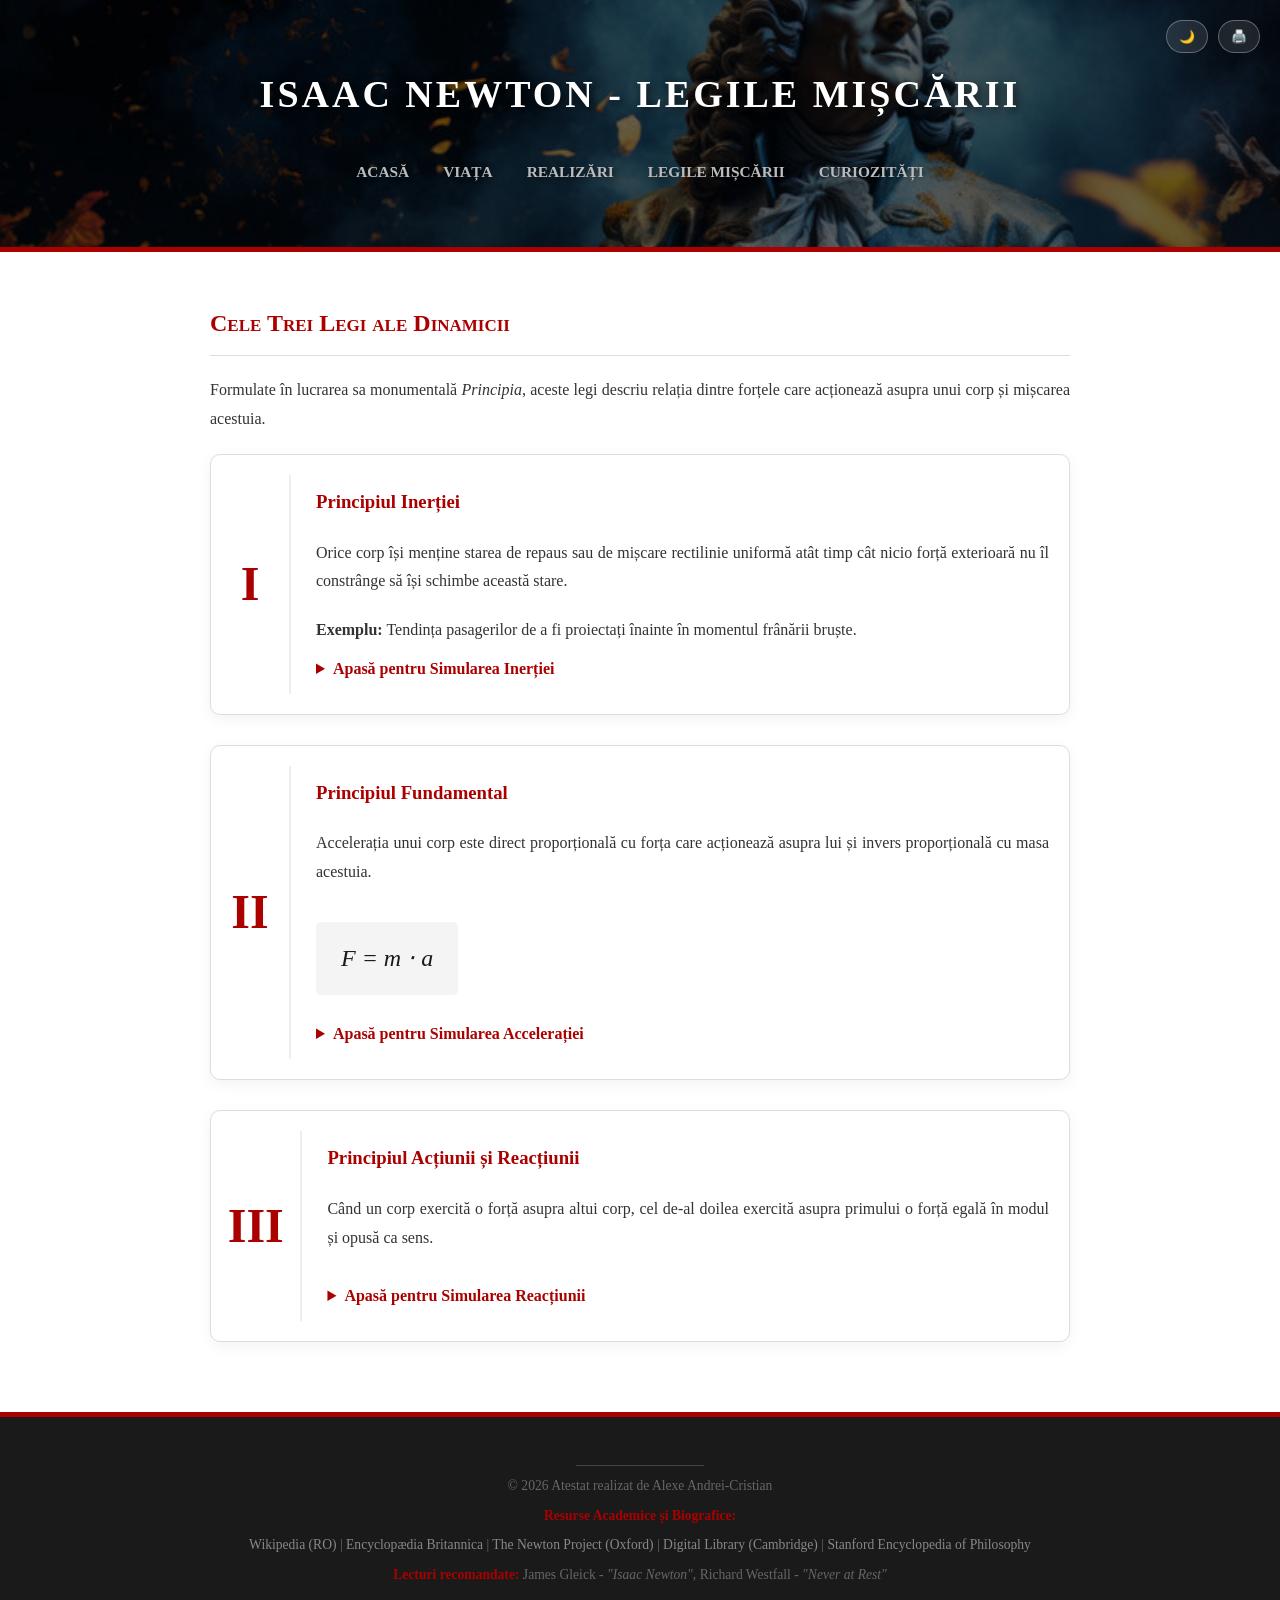
==== legi.html @ e325e5d7 "Initial commit - add website files" ====
<!DOCTYPE html>
<html lang="ro">
    <head>
        <meta charset="UTF-8">
        <meta name="viewport" content="width=device-width, initial-scale=1.0">
        <title>Isaac Newton - Legile Mișcării</title>
        <link rel="icon" type="image/png" href="imgs/favicon.png">
        <link rel="stylesheet" href="css/style.css">
        <link rel="stylesheet" href="css/style-legi.css">
    </head>

    <body>
        <header id="main-header"></header>

        <main>
            <h2>Cele Trei Legi ale Dinamicii</h2>
            <p>Formulate în lucrarea sa monumentală <em>Principia</em>, aceste legi descriu relația dintre forțele care acționează asupra unui corp și mișcarea acestuia.</p>

            <div class="lege-card">
                <div class="lege-numar">I</div>
                <div class="lege-continut">
                    <h3>Principiul Inerției</h3>
                    <p>Orice corp își menține starea de repaus sau de mișcare rectilinie uniformă atât timp cât nicio forță exterioară nu îl constrânge să își schimbe această stare.</p>
                    <span class="lege-exemplu"><strong>Exemplu:</strong> Tendința pasagerilor de a fi proiectați înainte în momentul frânării bruște.</span>
                    
                    <details class="simulare-container">
                        <summary>Apasă pentru Simularea Inerției</summary>
                        <div class="simulare-box s1">
                            <div class="date-live">v = 20 m/s (ct.) | ΣF = 0</div>
                            <div class="obiect bila-inerție"></div>
                            <p class="sim-hint">Fără frecare, viteza rămâne constantă la infinit.</p>
                        </div>
                    </details>
                </div>
            </div>

            <div class="lege-card">
                <div class="lege-numar">II</div>
                <div class="lege-continut">
                    <h3>Principiul Fundamental</h3>
                    <p>Accelerația unui corp este direct proporțională cu forța care acționează asupra lui și invers proporțională cu masa acestuia.</p>
                    <div class="formula-matematica">F = m &sdot; a</div>
                    
                    <details class="simulare-container">
                        <summary>Apasă pentru Simularea Accelerației</summary>
                        <div class="simulare-box s2">
                            <div class="date-live">
                                a = 5 m/s² | v = <span class="v-dinamic">0</span> m/s
                            </div>
                            <div class="obiect bila-accelerata"></div>
                            <div class="forta-sageata">FORȚĂ (F) →</div>
                            <p class="sim-hint">Forța constantă produce o creștere continuă a vitezei.</p>
                        </div>
                    </details>
                </div>
            </div>

            <div class="lege-card">
                <div class="lege-numar">III</div>
                <div class="lege-continut">
                    <h3>Principiul Acțiunii și Reacțiunii</h3>
                    <p>Când un corp exercită o forță asupra altui corp, cel de-al doilea exercită asupra primului o forță egală în modul și opusă ca sens.</p>
                    
                    <details class="simulare-container">
                        <summary>Apasă pentru Simularea Reacțiunii</summary>
                        <div class="simulare-box s3">
                            <div class="date-live">F<sub>AB</sub> = -F<sub>BA</sub> (10 N)</div>
                            <div class="obiect bila-A">A</div>
                            <div class="obiect bila-B">B</div>
                            <p class="sim-hint">Impactul generează două forțe egale și opuse.</p>
                        </div>
                    </div>
                </details>
            </div>
        </main>

        <footer id="main-footer"></footer>

        <button onclick="scrollToTop()" id="btnScrollUp" title="Înapoi sus">
            ↑
        </button>

        <script src="js/componente.js"></script>
        <script>
            genereazaHeader("Legile Mișcării");
        </script>
        <script src="js/script.js"></script>
    </body>
</html>
---- css/style.css ----
/* SETARI GENERALE SI RESETARE */
* {
    /* Include bordura si padding-ul in latimea totala a elementului */
    box-sizing: border-box;
}

html {
    /* Activeaza derularea lina la navigarea prin ancore (#id) */
    scroll-behavior: smooth;
}

body {
    /* Font clasic academic pentru proiect de atestat */
    font-family: "Times New Roman", Times, serif;
    line-height: 1.8;
    color: #333;
    background-color: #ffffff;
    margin: 0;
    padding: 0;
    /* Tranzitie pentru schimbarea temei (Light/Dark) */
    transition: background-color 0.5s ease, color 0.5s ease;
}

/* STILURI PENTRU MODUL INTUNECAT (DARK MODE) */
body.dark-mode {
    background-color: #121212;
    color: #e0e0e0;
}

nav a {
    text-decoration: none;
    color: #bbbbbb;
    margin: 0 15px;
    font-weight: bold;
    text-transform: uppercase;
    transition: color 0.3s;
}

nav a:hover {
    color: #a00; 
    border-bottom: 1px solid #a00;
}

main {
    max-width: 900px;
    margin: 0 auto;
    padding: 40px 20px;
    background-color: #ffffff;
    min-height: 500px;
}

.dark-mode main {
    background-color: #121212;
    color: #e0e0e0;
}

h2 {
    color: #a00;
    border-bottom: 1px solid #ddd;
    padding-bottom: 10px;
    font-variant: small-caps;
}

h3 {
    color: #a00;
    margin-top: 10px;
    margin-bottom: 20px;
}

.dark-mode h2 {
    color: #ff4d4d;
    border-bottom-color: #333;
}

.dark-mode .formula-highlight {
    background-color: #1e1e1e;
    color: #ffffff;
    border-left-color: #ff4d4d;
    box-shadow: 0 4px 10px rgba(0,0,0,0.3);
}

p {
    text-align: justify;
    margin-bottom: 20px;
}

header {
    background-size: cover;       
    background-position: center 25%;
    
    padding: 60px 0;

    color: #ffffff;    
    text-align: center;
    border-bottom: 5px solid #a00;
}

header h1 {
    margin: 0;
    font-size: 5vw;
    font-size: clamp(20px, 3.5vw, 38px);

    letter-spacing: 3px;
    text-transform: uppercase;

    white-space: normal;
    overflow-wrap: break-word;
    padding: 0 10px;
    text-align: center;
    display: block;
    width: 100%;
    text-align: center;

    text-shadow: 3px 3px 10px rgba(0,0,0,0.7);
}

header nav {
    margin-top: 30px;
}

header nav a {
    font-size: clamp(12px, 1.2vw, 18px);
    text-shadow: 1px 1px 5px rgba(0,0,0,0.5);
}

.dark-mode nav a {
    color: #aaa;
}

.dark-mode nav a:hover {
    color: #ff4d4d;
}

footer {
    background-color: #1a1a1a; 
    color: #888888;
    text-align: center;
    padding: 40px 0;
    border-top: 1px solid #333;
    border-top: 5px solid #a00;
}

.dark-mode footer {
    background-color: #0a0a0a;
    border-top-color: #ff4d4d;
}

footer p {
    margin: 5px 0;
    font-size: 0.85em;
    text-align: center;
}

footer hr {
    width: 10%;
    border: 0;
    border-top: 1px solid #444;
    margin-bottom: 0 auto 20px auto;
}

footer p {
    font-size: 0.85em;
    margin: 5px 0;
    color: #666;
}

footer strong {
    color: #a00;
}

footer a {
    color: #888888;
    text-decoration: none; 
    border-bottom: 1px solid transparent;
    transition: all 0.3s;
}

footer a:hover {
    color: #a00;
    border-bottom: 1px solid #a00;
}

.dark-mode footer a {
    color: #aaaaaa;
}

.dark-mode footer a:hover {
    color: #ff4d4d;
}

.formula-highlight {
    background-color: #f9f9f9;
    padding: 20px;
    border-left: 5px solid #a00;
    margin: 30px 0;
    font-style: italic;
    text-align: center;
    font-size: 1.2em;
    color: #1a1a1a;
}

.btn-print {
    background-color: #a00;
    color: white;
    border: none;
    padding: 6px 12px;
    font-family: "Times New Roman", serif;
    font-size: 0.85em;
    font-weight: normal;
    text-transform: none;
    cursor: pointer;
    border-radius: 4px;
    margin: 10px 0;
    transition: background 0.3s;
    display: inline-flex;
    align-items: center;
}

.btn-print:hover {
    background-color: #700;
}

.btn-control-container {
    position: absolute;
    top: 20px;
    right: 20px;
    display: flex;
    gap: 10px;
    z-index: 100;
}

.btn-theme {
    background: rgba(255, 255, 255, 0.1);
    border: 1px solid rgba(255, 255, 255, 0.3);
    color: white;
    padding: 8px 12px;
    border-radius: 20px;
    cursor: pointer;
    font-size: 0.8rem;
    transition: all 0.3s ease;
    backdrop-filter: blur(5px);

    -webkit-backdrop-filter: blur(5px);
    backdrop-filter: blur(5px);
}

.btn-theme:hover {
    background: rgba(170, 0, 0, 0.8);
    border-color: #a00;
}

#btnScrollUp {
    display: none; 
    position: fixed; 
    bottom: 30px;
    right: 30px;
    z-index: 99;
    border: none;
    outline: none;
    background-color: #a00; 
    color: white;
    cursor: pointer;
    padding: 10px 15px;
    border-radius: 50%;
    font-size: 18px;
    transition: background-color 0.3s, transform 0.3s;
    box-shadow: 2px 2px 10px rgba(0,0,0,0.3);
}

#btnScrollUp:hover {
    background-color: #700;
    transform: scale(1.1); 
}

.dark-mode #btnScrollUp {
    background-color: #ff4d4d;
    color: #000;
}

img {
    max-width: 100%;
    height: auto;
    display: block;
}

main, header, footer, .galerie-item, .formula-highlight {
    transition: background-color 0.5s ease, color 0.5s ease, border-color 0.5s ease;
}

@media print {
    /* 1. Fortam culorile si fundalurile */
    html, body {
        -webkit-print-color-adjust: exact !important;
        print-color-adjust: exact !important;
        background-color: white !important;
        margin: 0 !important;
        padding: 0 !important;
    }

    /* 2. Pastram structura si forta linia rosie */
    .realizare-sectiune, .info-box, .formula-highlight, blockquote {
        background-color: #f9f9f9 !important;
        border: 1px solid #ddd !important;
        /* Fortam linia rosie sa apara pe print */
        border-left: 8px solid #a00 !important; 
        padding: 20px !important;
        margin: 20px auto !important; /* Centrare pe pagina */
        width: 90% !important;
        page-break-inside: avoid !important;
        display: block !important;
        text-align: center !important;
    }

    /* 3. Imaginile sa nu fie taiate */
    img {
        max-width: 100% !important;
        height: auto !important;
        page-break-inside: avoid !important;
        display: block;
        margin: 10px auto;
    }

    /* 4. Ascundem elementele inutile la print */
    #main-header, #main-footer, #btnScrollUp, .btn-calcul, .input-group, nav, .btn-theme {
        display: none !important;
    }

    /* 5. Textele sa ramana vizibile */
    p, h1, h2, h3, li {
        color: #000 !important; /* Negru curat pentru imprimanta */
    }

    /* Am sters blocul blockquote vechi care punea linie gri */
    
    .curiozitate-item p {
        orphans: 3;
        widows: 3;
    }
}

@media (max-width: 768px) {
    header {
        padding: 40px 10px;
    }

    header h1 {
        white-space: normal; 
        font-size: clamp(22px, 8vw, 32px);
        letter-spacing: 1px;
    }

    header nav {
        margin-top: 20px;
        display: flex;
        flex-direction: column;
        gap: 10px;
    }

    header nav a {
        margin: 5px 0;
        font-size: 16px;
    }

    main {
        padding: 20px 15px;
    }

    h2 {
        font-size: 1.5rem;
    }

    footer {
        padding: 20px 0;
    }
}

@media (max-width: 480px) {
    header h1 {
        font-size: 1.2rem;
    }
    
    /* Am adaugat margini aici ca sa ramana pe mijloc si pe telefon */
    .formula-highlight, .info-box, blockquote {
        font-size: 1rem !important;
        padding: 15px !important;
        max-width: 95% !important; /* Mai lat pe telefon ca sa incapa textul */
        margin: 20px auto !important; /* Pastreaza centrarea */
    }
}
---- css/style-legi.css ----
/* --- COMPONENTE GENERALE --- */
header {
    background-image: linear-gradient(rgba(0, 0, 0, 0.6), rgba(0, 0, 0, 0.6)), 
        url('../imgs/headers/header-legi.jpg'); 
}

/* Titluri în roșu conform cerinței */
h2, h3 { 
    color: #a00 !important; 
    margin-top: 10px;
}

.lege-card {
    display: flex;
    background: #fff;
    border: 1px solid #ddd;
    border-radius: 10px;
    margin-bottom: 30px;
    padding: 20px;
    box-shadow: 0 4px 15px rgba(0,0,0,0.05);
    animation: slideIn 1s ease-out;
}

.lege-numar {
    font-size: 3rem;
    font-weight: bold;
    color: #a00;
    margin-right: 25px;
    min-width: 60px;
    display: flex;
    align-items: center;
    justify-content: center;
    border-right: 2px solid #eee;
    padding-right: 20px;
}

.formula-matematica {
    background-color: #f4f4f4;
    padding: 15px 25px;
    display: inline-block;
    margin: 15px 0;
    border-radius: 5px;
    font-family: "Cambria Math", serif;
    font-size: 1.5rem;
    font-style: italic;
    color: #1a1a1a;
}

/* --- BUTONUL DE ACTIVARE (SUMAR) --- */
.simulare-container summary {
    padding: 10px 0;
    color: #a00; /* Roșu solicitat */
    cursor: pointer;
    font-weight: bold;
    outline: none;
}

.simulare-container summary:hover {
    text-decoration: underline;
}

/* --- OPTIMIZARE SIMULĂRI (SIMETRIE & CENTRARE) --- */
.simulare-box {
    height: 160px;
    display: flex;
    align-items: center;    /* Bila fix la mijloc pe Y */
    justify-content: center; /* Bila fix la mijloc pe X */
    background: #f4f4f4;
    border-radius: 8px;
    position: relative;
    overflow: hidden;
    margin-top: 10px;
}

.obiect {
    width: 30px;
    height: 30px;
    background: #a00;
    border-radius: 50%;
    position: relative; /* Esențial pentru centrarea Flexbox */
    z-index: 2;
}

/* Date Live (Verde Consolă) */
.date-live {
    position: absolute;
    top: 8px;
    left: 10px;
    background: rgba(0, 0, 0, 0.8);
    color: #0f0;
    font-family: 'Courier New', monospace;
    font-size: 11px;
    padding: 4px 10px;
    border-radius: 4px;
    z-index: 5;
    border-left: 3px solid #0f0;
    animation: sensorGlow 1s ease-in-out infinite alternate;
}

/* Explicația (Hint) - Simetrică la bază */
.sim-hint {
    position: absolute;
    bottom: 10px; /* Poziționat jos */
    width: 100%;
    text-align: center;
    font-size: 11px;
    color: #666;
    font-style: italic;
    margin: 0;
}

/* --- ANIMAȚII LIVE & DINAMICE --- */

/* Legea I */
.simulare-container[open] .bila-inerție {
    animation: animInertie 3s linear infinite;
}
@keyframes animInertie {
    0% { transform: translateX(-250px); }
    75% { transform: translateX(250px); }
    100% { transform: translateX(250px); }
}

/* Legea II - Accelerație & Cifre Live */
.simulare-container[open] .bila-accelerata {
    animation: animAccel 2s ease-in infinite;
}
@keyframes animAccel {
    0% { transform: translateX(-180px); }
    100% { transform: translateX(180px); }
}

/* Simulare cifre live */
.simulare-container[open] .v-dinamic::after {
    content: "0";
    animation: schimbareViteza 2s linear infinite;
}
@keyframes schimbareViteza {
    0% { content: "0"; } 20% { content: "15"; } 40% { content: "35"; }
    60% { content: "65"; } 80% { content: "95"; } 100% { content: "130"; }
}

/* Legea III (Sincronizată) */
.s3 .obiect { position: absolute; } 
.bila-A { left: 15%; background: #a00; color: white; display: flex; align-items: center; justify-content: center; font-size: 10px; }
.bila-B { left: 50%; background: #333; color: white; display: flex; align-items: center; justify-content: center; font-size: 10px; }

.simulare-container[open] .bila-A { animation: miscareA 4s infinite; }
.simulare-container[open] .bila-B { animation: miscareB 4s infinite; }

@keyframes miscareA {
    0%, 20% { left: 15%; }
    40% { left: 43%; } 
    60%, 100% { left: 15%; }
}
@keyframes miscareB {
    0%, 40% { left: 50%; }
    60% { left: 80%; }
    100% { left: 50%; }
}

/* --- ALTE STILURI --- */
@keyframes sensorGlow { from { box-shadow: 0 0 2px #0f0; } to { box-shadow: 0 0 10px #0f0; } }

.dark-mode .lege-card { background: #1e1e1e; border-color: #333; }
.dark-mode .simulare-box { background: #1a1a1a; }
.dark-mode .formula-matematica { background: #2a2a2a; color: #fff; }

@keyframes slideIn {
    from { opacity: 0; transform: translateY(30px); }
    to { opacity: 1; transform: translateY(0); }
}

@media (max-width: 600px) {
    .lege-card { flex-direction: column; text-align: center; }
    .lege-numar { border-right: none; border-bottom: 2px solid #eee; margin: 0 0 15px 0; padding-bottom: 10px; }
}
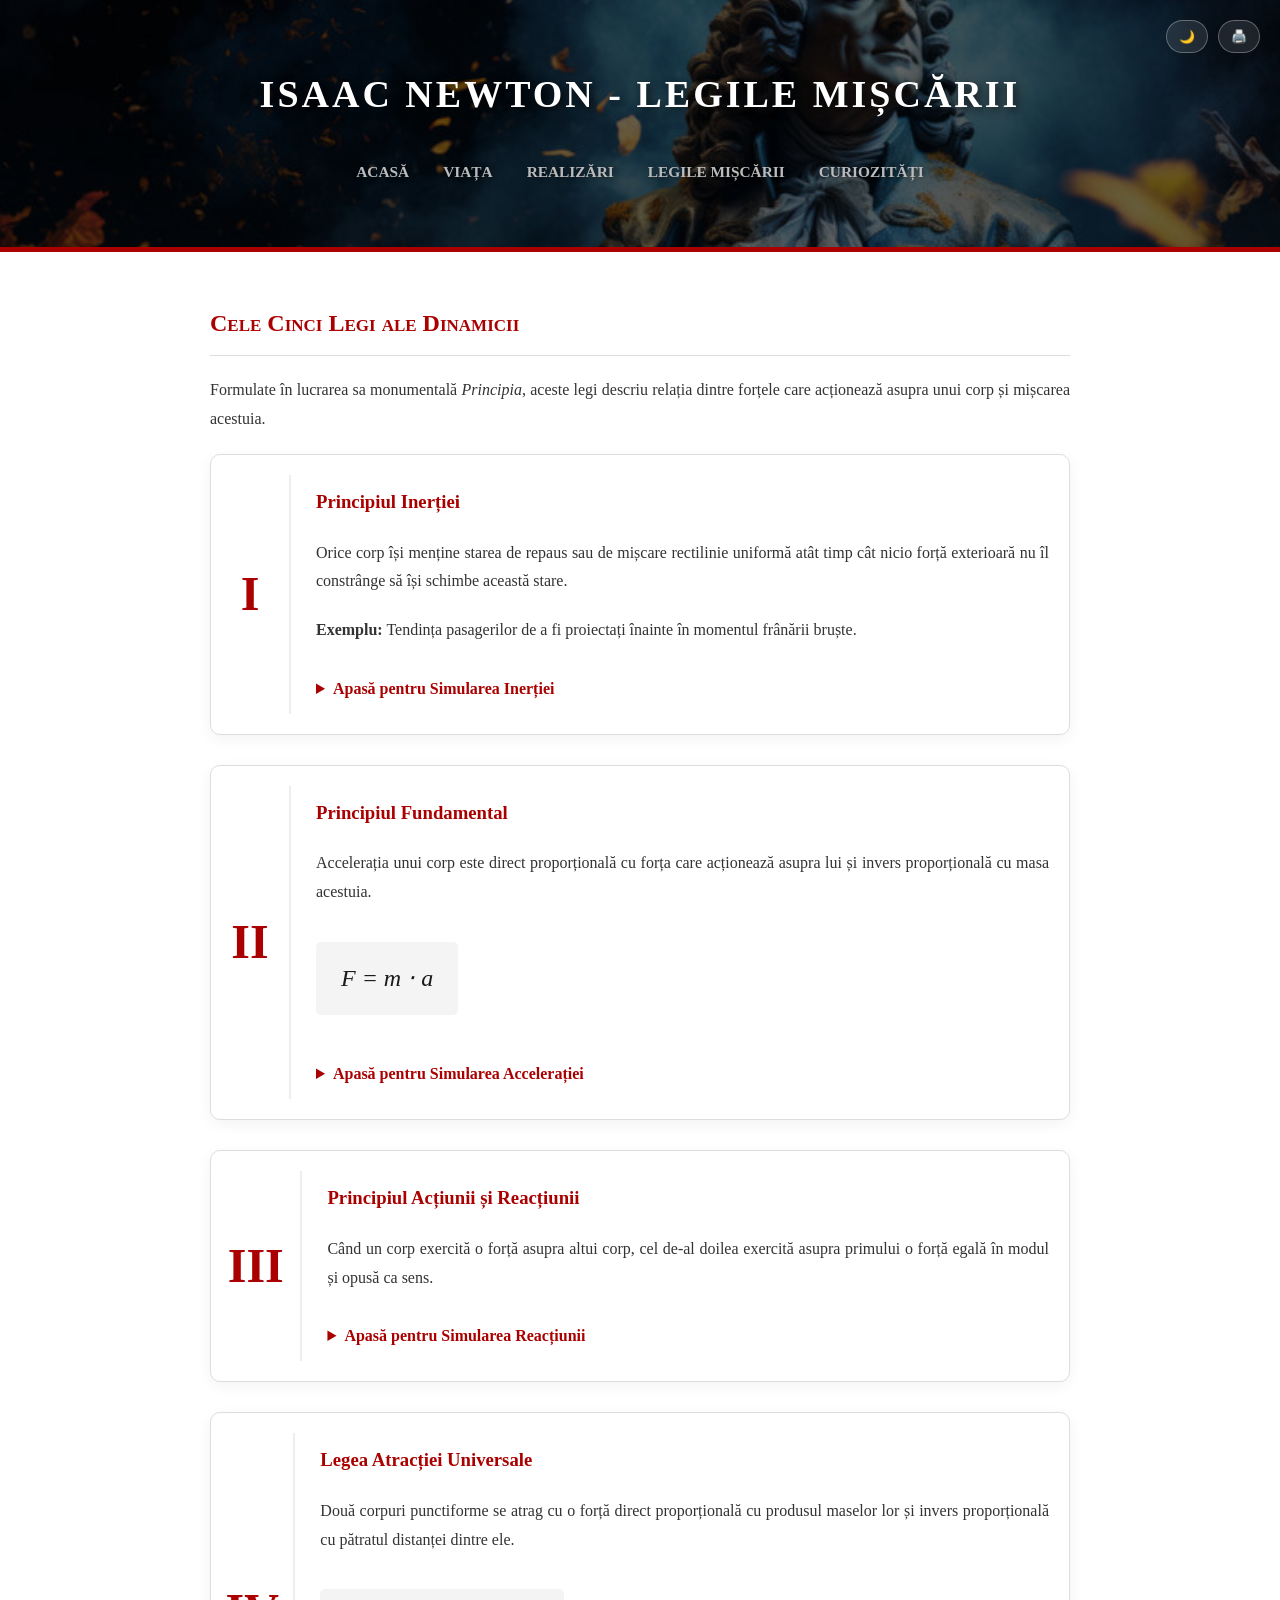
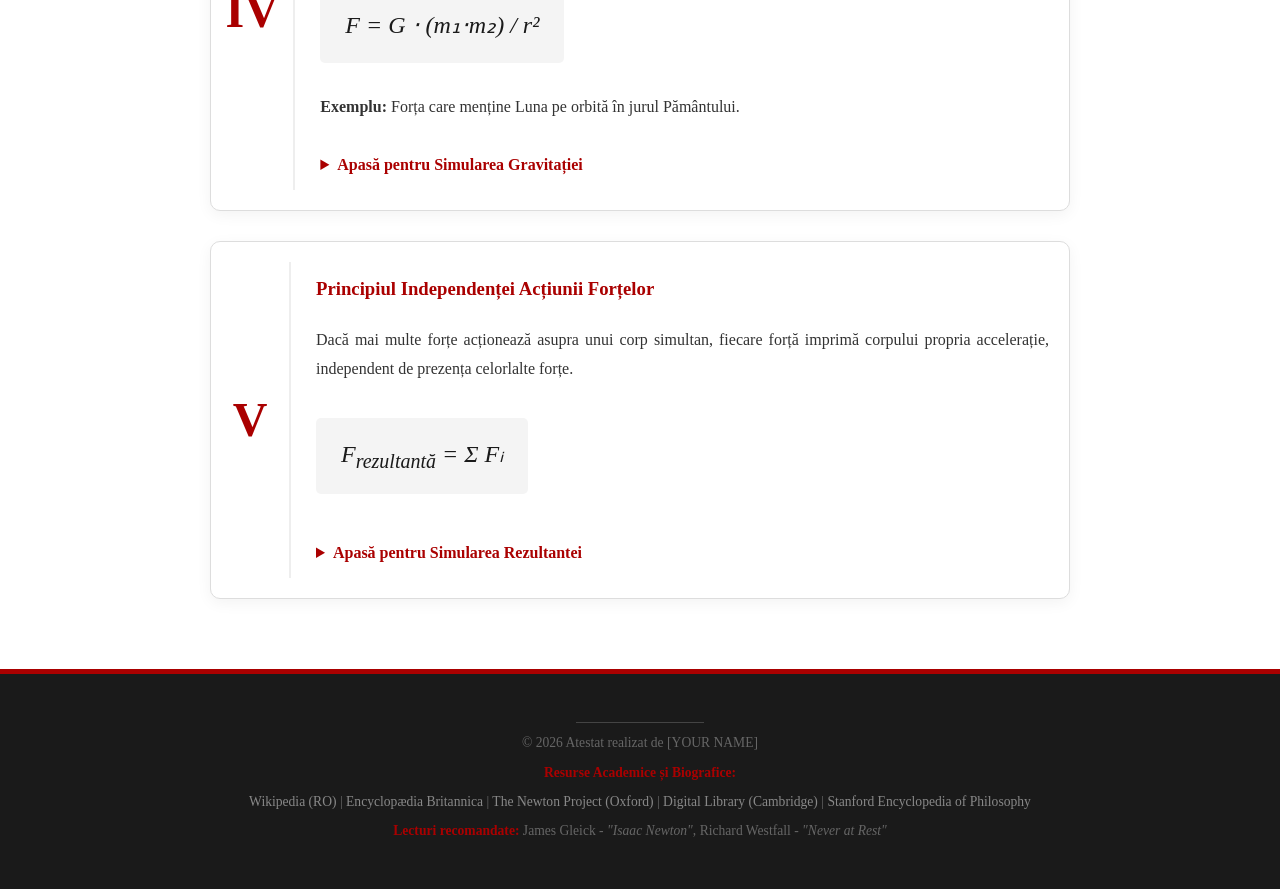
==== commit 10c98551: "Final project: Ready to be presented" ====
--- a/legi.html
+++ b/legi.html
@@ -13,7 +13,7 @@
         <header id="main-header"></header>
 
         <main>
-            <h2>Cele Trei Legi ale Dinamicii</h2>
+            <h2>Cele Cinci Legi ale Dinamicii</h2>
             <p>Formulate în lucrarea sa monumentală <em>Principia</em>, aceste legi descriu relația dintre forțele care acționează asupra unui corp și mișcarea acestuia.</p>
 
             <div class="lege-card">
@@ -72,6 +72,50 @@
                     </div>
                 </details>
             </div>
+
+            <div class="lege-card">
+                <div class="lege-numar">IV</div>
+                <div class="lege-continut">
+                    <h3>Legea Atracției Universale</h3>
+                    <p>Două corpuri punctiforme se atrag cu o forță direct proporțională cu produsul maselor lor și invers proporțională cu pătratul distanței dintre ele.</p>
+                    <div class="formula-matematica">F = G &sdot; (m₁&sdot;m₂) / r²</div>
+                    <span class="lege-exemplu"><strong>Exemplu:</strong> Forța care menține Luna pe orbită în jurul Pământului.</span>
+                    
+                    <details class="simulare-container">
+                        <summary>Apasă pentru Simularea Gravitației</summary>
+                        <div class="simulare-box s4">
+                            <div class="date-live">G ≈ 6.67 × 10⁻¹¹ N·m²/kg²</div>
+                            <div class="obiect planeta">Pământ</div>
+                            <div class="obiect satelit">Lună</div>
+                            <p class="sim-hint">Cu cât distanța (r) este mai mare, cu atât forța de atracție scade rapid.</p>
+                        </div>
+                    </details>
+                </div>
+            </div>
+
+            <div class="lege-card">
+                <div class="lege-numar">V</div>
+                <div class="lege-continut">
+                    <h3>Principiul Independenței Acțiunii Forțelor</h3>
+                    <p>Dacă mai multe forțe acționează asupra unui corp simultan, fiecare forță imprimă corpului propria accelerație, independent de prezența celorlalte forțe.</p>
+                    <div class="formula-matematica">F<sub>rezultantă</sub> = Σ Fᵢ</div>
+                    
+                    <details class="simulare-container">
+                        <summary>Apasă pentru Simularea Rezultantei</summary>
+                        <div class="simulare-box s5">
+                            <div class="date-live">F₁ (Sus) + F₂ (Dreapta) = F<sub>R</sub></div>
+                            
+                            <div class="s5-centrat">
+                                <div class="obiect bila-compusa">R</div>
+                                <div class="forta-sageata-1">↑</div>
+                                <div class="forta-sageata-2">→</div>
+                            </div>
+
+                            <p class="sim-hint">Mișcarea finală este rezultatul compunerii tuturor forțelor.</p>
+                        </div>
+                    </details>
+                </div>
+            </div>
         </main>
 
         <footer id="main-footer"></footer>
--- a/css/style.css
+++ b/css/style.css
@@ -1,27 +1,21 @@
-/* SETARI GENERALE SI RESETARE */
 * {
-    /* Include bordura si padding-ul in latimea totala a elementului */
     box-sizing: border-box;
 }
 
 html {
-    /* Activeaza derularea lina la navigarea prin ancore (#id) */
     scroll-behavior: smooth;
 }
 
 body {
-    /* Font clasic academic pentru proiect de atestat */
     font-family: "Times New Roman", Times, serif;
     line-height: 1.8;
     color: #333;
     background-color: #ffffff;
     margin: 0;
     padding: 0;
-    /* Tranzitie pentru schimbarea temei (Light/Dark) */
     transition: background-color 0.5s ease, color 0.5s ease;
 }
 
-/* STILURI PENTRU MODUL INTUNECAT (DARK MODE) */
 body.dark-mode {
     background-color: #121212;
     color: #e0e0e0;
@@ -288,7 +282,6 @@
 }
 
 @media print {
-    /* 1. Fortam culorile si fundalurile */
     html, body {
         -webkit-print-color-adjust: exact !important;
         print-color-adjust: exact !important;
@@ -297,21 +290,18 @@
         padding: 0 !important;
     }
 
-    /* 2. Pastram structura si forta linia rosie */
     .realizare-sectiune, .info-box, .formula-highlight, blockquote {
         background-color: #f9f9f9 !important;
         border: 1px solid #ddd !important;
-        /* Fortam linia rosie sa apara pe print */
         border-left: 8px solid #a00 !important; 
         padding: 20px !important;
-        margin: 20px auto !important; /* Centrare pe pagina */
+        margin: 20px auto !important;
         width: 90% !important;
         page-break-inside: avoid !important;
         display: block !important;
         text-align: center !important;
     }
 
-    /* 3. Imaginile sa nu fie taiate */
     img {
         max-width: 100% !important;
         height: auto !important;
@@ -320,17 +310,13 @@
         margin: 10px auto;
     }
 
-    /* 4. Ascundem elementele inutile la print */
     #main-header, #main-footer, #btnScrollUp, .btn-calcul, .input-group, nav, .btn-theme {
         display: none !important;
     }
 
-    /* 5. Textele sa ramana vizibile */
     p, h1, h2, h3, li {
-        color: #000 !important; /* Negru curat pentru imprimanta */
-    }
-
-    /* Am sters blocul blockquote vechi care punea linie gri */
+        color: #000 !important; 
+    }
     
     .curiozitate-item p {
         orphans: 3;
@@ -379,11 +365,10 @@
         font-size: 1.2rem;
     }
     
-    /* Am adaugat margini aici ca sa ramana pe mijloc si pe telefon */
     .formula-highlight, .info-box, blockquote {
         font-size: 1rem !important;
         padding: 15px !important;
-        max-width: 95% !important; /* Mai lat pe telefon ca sa incapa textul */
-        margin: 20px auto !important; /* Pastreaza centrarea */
+        max-width: 95% !important; 
+        margin: 20px auto !important;
     }
 }
--- a/css/style-legi.css
+++ b/css/style-legi.css
@@ -1,10 +1,8 @@
-/* --- COMPONENTE GENERALE --- */
 header {
     background-image: linear-gradient(rgba(0, 0, 0, 0.6), rgba(0, 0, 0, 0.6)), 
         url('../imgs/headers/header-legi.jpg'); 
 }
 
-/* Titluri în roșu conform cerinței */
 h2, h3 { 
     color: #a00 !important; 
     margin-top: 10px;
@@ -46,10 +44,9 @@
     color: #1a1a1a;
 }
 
-/* --- BUTONUL DE ACTIVARE (SUMAR) --- */
 .simulare-container summary {
     padding: 10px 0;
-    color: #a00; /* Roșu solicitat */
+    color: #a00;
     cursor: pointer;
     font-weight: bold;
     outline: none;
@@ -59,12 +56,11 @@
     text-decoration: underline;
 }
 
-/* --- OPTIMIZARE SIMULĂRI (SIMETRIE & CENTRARE) --- */
 .simulare-box {
     height: 160px;
     display: flex;
-    align-items: center;    /* Bila fix la mijloc pe Y */
-    justify-content: center; /* Bila fix la mijloc pe X */
+    align-items: center;   
+    justify-content: center; 
     background: #f4f4f4;
     border-radius: 8px;
     position: relative;
@@ -77,11 +73,10 @@
     height: 30px;
     background: #a00;
     border-radius: 50%;
-    position: relative; /* Esențial pentru centrarea Flexbox */
+    position: relative;
     z-index: 2;
 }
 
-/* Date Live (Verde Consolă) */
 .date-live {
     position: absolute;
     top: 8px;
@@ -97,10 +92,9 @@
     animation: sensorGlow 1s ease-in-out infinite alternate;
 }
 
-/* Explicația (Hint) - Simetrică la bază */
 .sim-hint {
     position: absolute;
-    bottom: 10px; /* Poziționat jos */
+    bottom: 10px;
     width: 100%;
     text-align: center;
     font-size: 11px;
@@ -109,9 +103,6 @@
     margin: 0;
 }
 
-/* --- ANIMAȚII LIVE & DINAMICE --- */
-
-/* Legea I */
 .simulare-container[open] .bila-inerție {
     animation: animInertie 3s linear infinite;
 }
@@ -121,7 +112,6 @@
     100% { transform: translateX(250px); }
 }
 
-/* Legea II - Accelerație & Cifre Live */
 .simulare-container[open] .bila-accelerata {
     animation: animAccel 2s ease-in infinite;
 }
@@ -130,7 +120,6 @@
     100% { transform: translateX(180px); }
 }
 
-/* Simulare cifre live */
 .simulare-container[open] .v-dinamic::after {
     content: "0";
     animation: schimbareViteza 2s linear infinite;
@@ -140,7 +129,6 @@
     60% { content: "65"; } 80% { content: "95"; } 100% { content: "130"; }
 }
 
-/* Legea III (Sincronizată) */
 .s3 .obiect { position: absolute; } 
 .bila-A { left: 15%; background: #a00; color: white; display: flex; align-items: center; justify-content: center; font-size: 10px; }
 .bila-B { left: 50%; background: #333; color: white; display: flex; align-items: center; justify-content: center; font-size: 10px; }
@@ -159,7 +147,6 @@
     100% { left: 50%; }
 }
 
-/* --- ALTE STILURI --- */
 @keyframes sensorGlow { from { box-shadow: 0 0 2px #0f0; } to { box-shadow: 0 0 10px #0f0; } }
 
 .dark-mode .lege-card { background: #1e1e1e; border-color: #333; }
@@ -174,4 +161,146 @@
 @media (max-width: 600px) {
     .lege-card { flex-direction: column; text-align: center; }
     .lege-numar { border-right: none; border-bottom: 2px solid #eee; margin: 0 0 15px 0; padding-bottom: 10px; }
+}
+
+.lege-exemplu {
+    display: block; 
+    margin-top: 15px; 
+    clear: both; 
+}
+
+.simulare-container {
+    margin-top: 20px;
+}
+
+.simulare-box.s4 {
+    height: 250px; 
+    background: radial-gradient(circle at center, #001233 0%, #000814 100%); 
+    position: relative;
+    overflow: hidden;
+    display: flex;
+    justify-content: center;
+    align-items: center;
+}
+
+.s4 .date-live, .s4 .sim-hint {
+    position: absolute;
+    color: #fff;
+    font-size: 0.9rem;
+    z-index: 10; 
+}
+
+.s4 .date-live { top: 10px; left: 10px; }
+.s4 .sim-hint { bottom: 10px; left: 50%; transform: translateX(-50%); width: 90%; text-align: center;}
+
+.obiect.planeta {
+    width: 80px;
+    height: 80px;
+    background: radial-gradient(circle, #00b4d8, #03045e);
+    border-radius: 50%;
+    box-shadow: 0 0 30px rgba(0, 180, 216, 0.6);
+    
+    display: flex;
+    justify-content: center;
+    align-items: center;
+    color: white;
+    font-weight: bold;
+    font-size: 0.8rem;
+    z-index: 5;
+}
+
+.obiect.satelit {
+    width: 25px;
+    height: 25px;
+    background: radial-gradient(circle, #e0e1dd, #adb5bd);
+    border-radius: 50%;
+    box-shadow: 0 0 10px rgba(255, 255, 255, 0.4);
+    
+    display: flex;
+    justify-content: center;
+    align-items: center;
+    color: #333;
+    font-size: 0.6rem;
+    font-weight: bold;
+
+    position: absolute;
+    left: 50%;
+    top: 50%;
+    margin-top: -12.5px; 
+    margin-left: -12.5px; 
+    
+    transform-origin: 0% 0%; 
+    
+    transform: rotate(0deg) translateX(110px) rotate(0deg);
+    
+    animation: orbitaConstanta 6s linear infinite;
+}
+
+@keyframes orbitaConstanta {
+    0% {
+        /* Luna pleacă de la 0 grade, la distanța de 110px, și textul e drept (0deg) */
+        transform: rotate(0deg) translateX(110px) rotate(0deg);
+    }
+    100% {
+        /* Luna face un cerc complet (360), stă la 110px, și textul e rotit invers ca să stea drept */
+        transform: rotate(360deg) translateX(110px) rotate(-360deg);
+    }
+}
+
+.simulare-box.s5 {
+    height: 250px;
+    background: #f8f9fa;
+    position: relative;
+    display: flex;
+    justify-content: center; 
+    align-items: center;    
+    overflow: hidden;
+}
+
+.s5-centrat {
+    position: relative;
+    width: 200px; 
+    height: 150px;
+}
+
+.obiect.bila-compusa {
+    width: 40px;
+    height: 40px;
+    background: radial-gradient(circle at 30% 30%, #e63946, #8d0801);
+    border-radius: 50%;
+    position: absolute;
+    bottom: 0;
+    left: 0;
+    z-index: 5;
+    display: flex;
+    justify-content: center;
+    align-items: center;
+    color: white;
+    font-weight: bold;
+    box-shadow: 0 4px 15px rgba(0,0,0,0.2);
+    animation: miscareDiagonalaV2 3s ease-in-out infinite;
+}
+
+.forta-sageata-1, .forta-sageata-2 {
+    position: absolute;
+    color: #457b9d;
+    font-size: 28px;
+    font-weight: bold;
+}
+
+.forta-sageata-1 {
+    bottom: 45px;
+    left: 10px;
+}
+
+.forta-sageata-2 {
+    bottom: 5px;
+    left: 45px;
+}
+
+@keyframes miscareDiagonalaV2 {
+    0% { transform: translate(0, 0); opacity: 0; }
+    10% { opacity: 1; }
+    80% { transform: translate(150px, -100px); opacity: 1; }
+    100% { transform: translate(150px, -100px); opacity: 0; }
 }
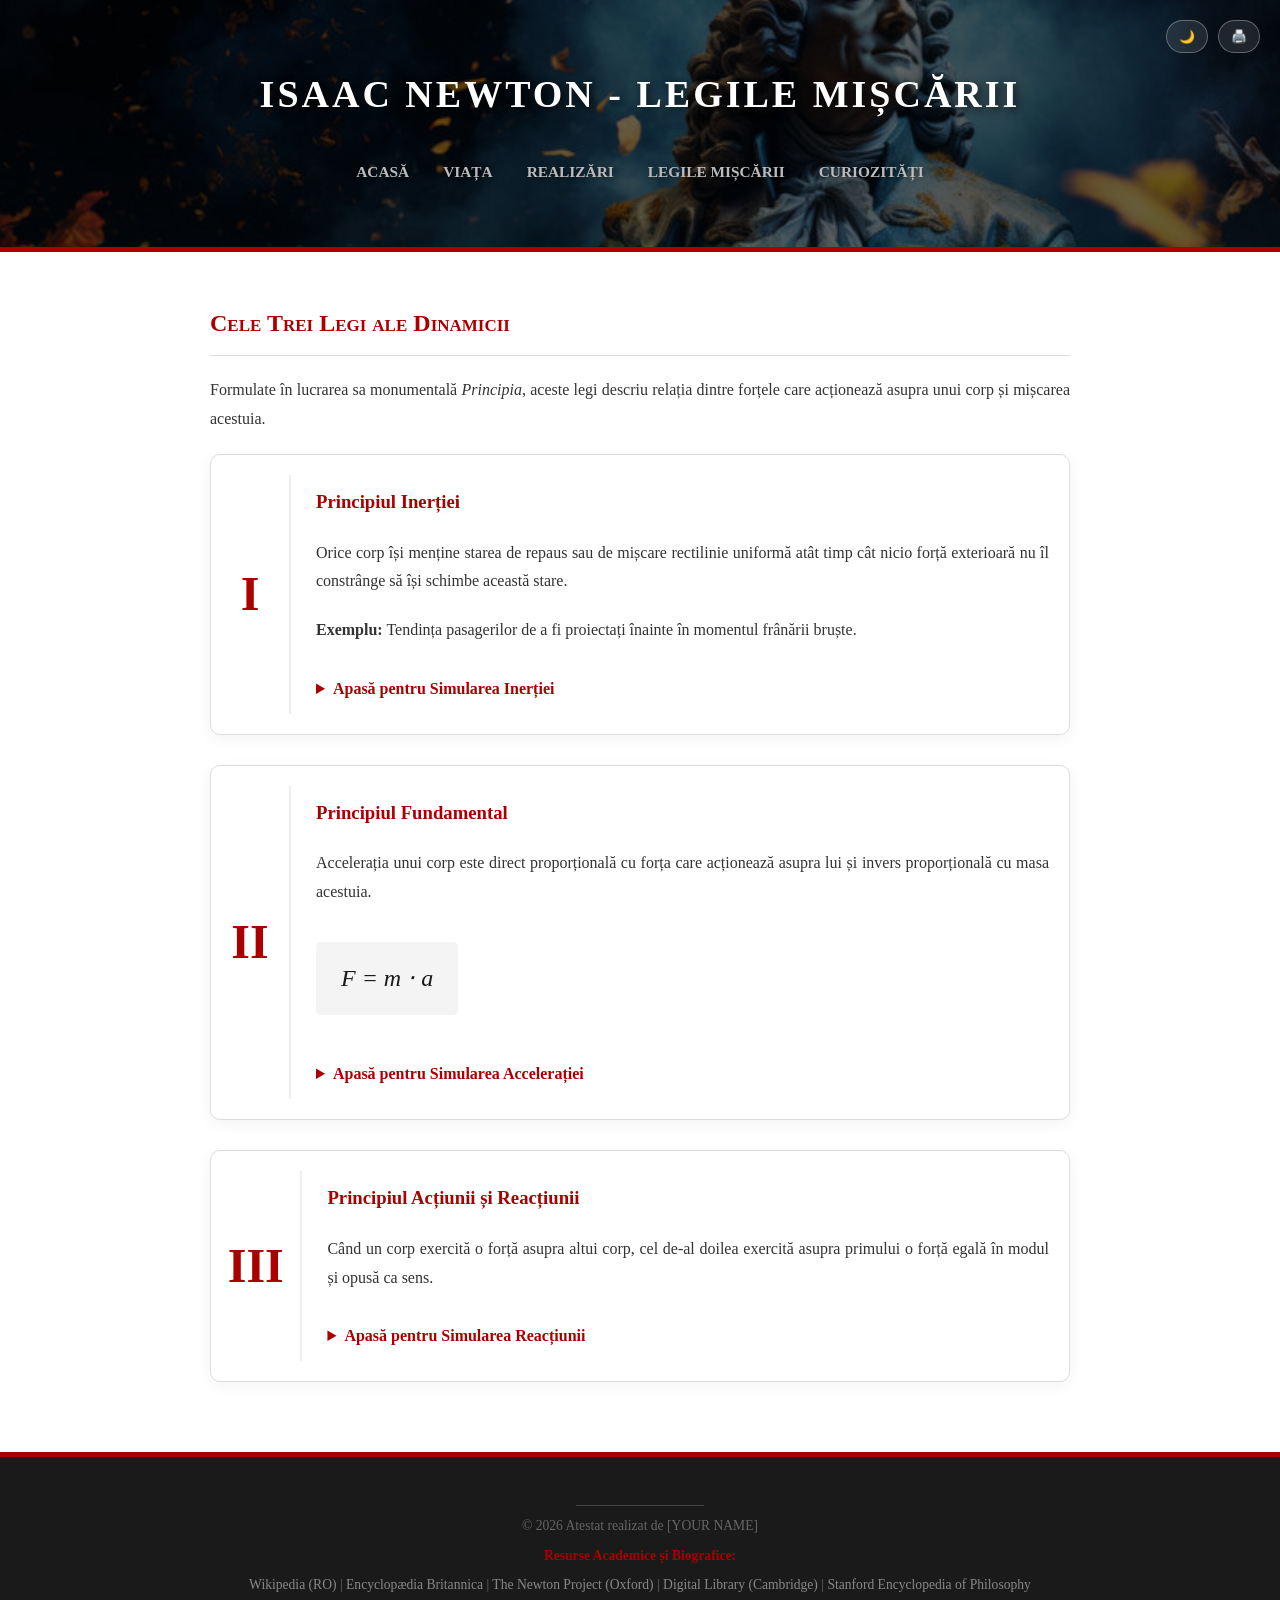
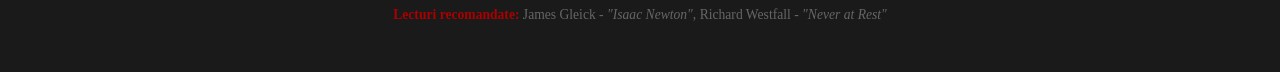
==== commit c730ecf0: "legi.html repaired" ====
--- a/legi.html
+++ b/legi.html
@@ -13,7 +13,7 @@
         <header id="main-header"></header>
 
         <main>
-            <h2>Cele Cinci Legi ale Dinamicii</h2>
+            <h2>Cele Trei Legi ale Dinamicii</h2>
             <p>Formulate în lucrarea sa monumentală <em>Principia</em>, aceste legi descriu relația dintre forțele care acționează asupra unui corp și mișcarea acestuia.</p>
 
             <div class="lege-card">
@@ -69,50 +69,6 @@
                             <div class="obiect bila-B">B</div>
                             <p class="sim-hint">Impactul generează două forțe egale și opuse.</p>
                         </div>
-                    </div>
-                </details>
-            </div>
-
-            <div class="lege-card">
-                <div class="lege-numar">IV</div>
-                <div class="lege-continut">
-                    <h3>Legea Atracției Universale</h3>
-                    <p>Două corpuri punctiforme se atrag cu o forță direct proporțională cu produsul maselor lor și invers proporțională cu pătratul distanței dintre ele.</p>
-                    <div class="formula-matematica">F = G &sdot; (m₁&sdot;m₂) / r²</div>
-                    <span class="lege-exemplu"><strong>Exemplu:</strong> Forța care menține Luna pe orbită în jurul Pământului.</span>
-                    
-                    <details class="simulare-container">
-                        <summary>Apasă pentru Simularea Gravitației</summary>
-                        <div class="simulare-box s4">
-                            <div class="date-live">G ≈ 6.67 × 10⁻¹¹ N·m²/kg²</div>
-                            <div class="obiect planeta">Pământ</div>
-                            <div class="obiect satelit">Lună</div>
-                            <p class="sim-hint">Cu cât distanța (r) este mai mare, cu atât forța de atracție scade rapid.</p>
-                        </div>
-                    </details>
-                </div>
-            </div>
-
-            <div class="lege-card">
-                <div class="lege-numar">V</div>
-                <div class="lege-continut">
-                    <h3>Principiul Independenței Acțiunii Forțelor</h3>
-                    <p>Dacă mai multe forțe acționează asupra unui corp simultan, fiecare forță imprimă corpului propria accelerație, independent de prezența celorlalte forțe.</p>
-                    <div class="formula-matematica">F<sub>rezultantă</sub> = Σ Fᵢ</div>
-                    
-                    <details class="simulare-container">
-                        <summary>Apasă pentru Simularea Rezultantei</summary>
-                        <div class="simulare-box s5">
-                            <div class="date-live">F₁ (Sus) + F₂ (Dreapta) = F<sub>R</sub></div>
-                            
-                            <div class="s5-centrat">
-                                <div class="obiect bila-compusa">R</div>
-                                <div class="forta-sageata-1">↑</div>
-                                <div class="forta-sageata-2">→</div>
-                            </div>
-
-                            <p class="sim-hint">Mișcarea finală este rezultatul compunerii tuturor forțelor.</p>
-                        </div>
                     </details>
                 </div>
             </div>
